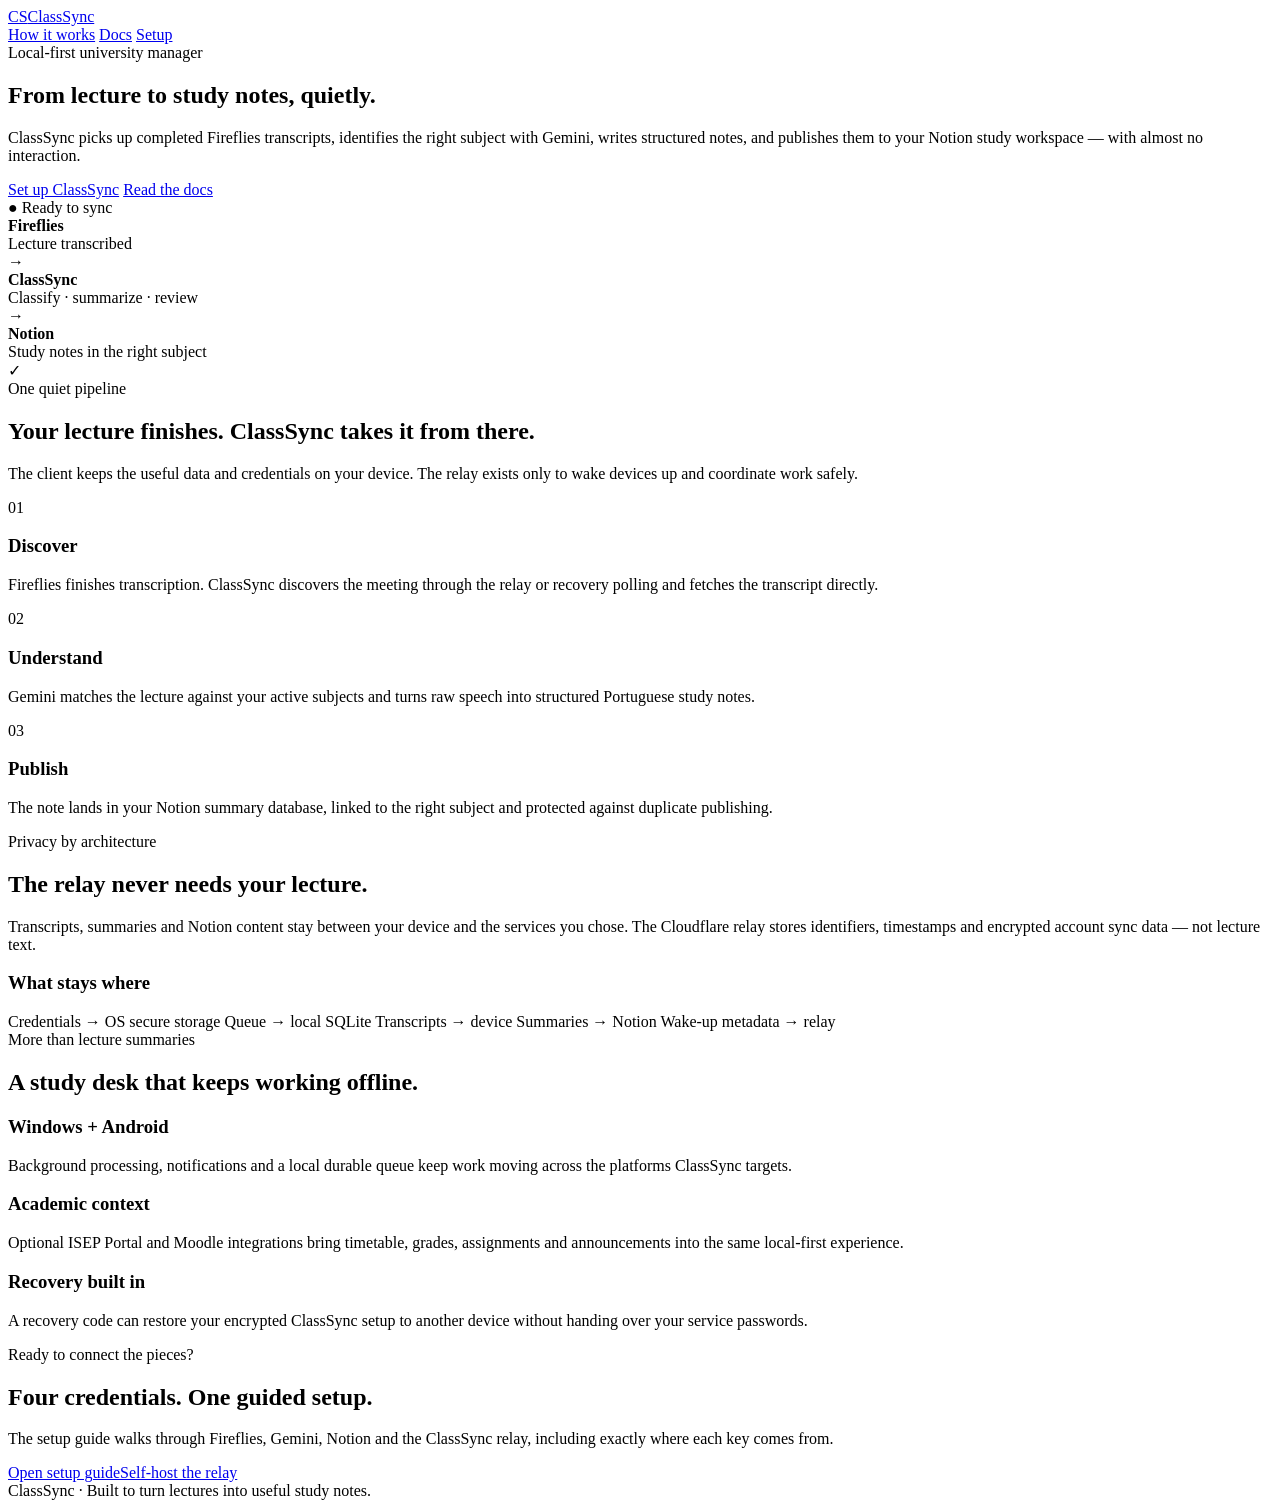
==== index.html @ a41457ab "feat: initialize ClassSync website" ====
<!doctype html>
<html lang="en">
<head>
  <meta charset="utf-8">
  <meta name="viewport" content="width=device-width, initial-scale=1">
  <meta name="description" content="ClassSync turns completed Fireflies lectures into structured study notes in the right Notion subject, with a local-first Flutter client and a minimal Cloudflare relay.">
  <title>ClassSync — From lecture to study notes, quietly.</title>
  <link rel="preconnect" href="https://fonts.googleapis.com">
  <link rel="preconnect" href="https://fonts.gstatic.com" crossorigin>
  <link href="https://fonts.googleapis.com/css2?family=Fraunces:opsz,wght@9..144,700;9..144,800&family=Manrope:wght@400;600;700;800&display=swap" rel="stylesheet">
  <link rel="stylesheet" href="./assets/styles.css">
</head>
<body>
  <header class="site-header">
    <div class="site-shell nav">
      <a class="brand" href="./"><span class="brand-mark">CS</span><span>ClassSync</span></a>
      <nav class="nav-links" aria-label="Primary navigation">
        <a href="#how">How it works</a>
        <a class="keep-mobile" href="./docs/">Docs</a>
        <a class="keep-mobile" href="./docs/setup/">Setup</a>
      </nav>
    </div>
  </header>

  <main>
    <section class="site-shell hero">
      <div>
        <div class="eyebrow">Local-first university manager</div>
        <h1>From lecture to study notes, quietly.</h1>
        <p class="lede">ClassSync picks up completed Fireflies transcripts, identifies the right subject with Gemini, writes structured notes, and publishes them to your Notion study workspace — with almost no interaction.</p>
        <div class="hero-actions">
          <a class="button primary" href="./docs/setup/">Set up ClassSync</a>
          <a class="button secondary" href="./docs/">Read the docs</a>
        </div>
      </div>

      <aside class="app-card" aria-label="ClassSync pipeline preview">
        <span class="status">● Ready to sync</span>
        <div class="pipeline">
          <div class="pipeline-step"><div><strong>Fireflies</strong><br><span>Lecture transcribed</span></div><div class="pipeline-arrow">→</div></div>
          <div class="pipeline-step"><div><strong>ClassSync</strong><br><span>Classify · summarize · review</span></div><div class="pipeline-arrow">→</div></div>
          <div class="pipeline-step"><div><strong>Notion</strong><br><span>Study notes in the right subject</span></div><div class="pipeline-arrow">✓</div></div>
        </div>
      </aside>
    </section>

    <section id="how" class="site-shell section">
      <div class="section-heading">
        <div class="eyebrow">One quiet pipeline</div>
        <h2>Your lecture finishes. ClassSync takes it from there.</h2>
        <p>The client keeps the useful data and credentials on your device. The relay exists only to wake devices up and coordinate work safely.</p>
      </div>
      <div class="grid-3">
        <article class="feature-card"><div class="icon-chip">01</div><h3>Discover</h3><p>Fireflies finishes transcription. ClassSync discovers the meeting through the relay or recovery polling and fetches the transcript directly.</p></article>
        <article class="feature-card"><div class="icon-chip">02</div><h3>Understand</h3><p>Gemini matches the lecture against your active subjects and turns raw speech into structured Portuguese study notes.</p></article>
        <article class="feature-card"><div class="icon-chip">03</div><h3>Publish</h3><p>The note lands in your Notion summary database, linked to the right subject and protected against duplicate publishing.</p></article>
      </div>
    </section>

    <div class="band">
      <section class="site-shell section">
        <div>
          <div class="eyebrow">Privacy by architecture</div>
          <h2>The relay never needs your lecture.</h2>
          <p class="lede">Transcripts, summaries and Notion content stay between your device and the services you chose. The Cloudflare relay stores identifiers, timestamps and encrypted account sync data — not lecture text.</p>
        </div>
        <div class="app-card">
          <h3>What stays where</h3>
          <div class="tag-row">
            <span class="tag">Credentials → OS secure storage</span>
            <span class="tag">Queue → local SQLite</span>
            <span class="tag">Transcripts → device</span>
            <span class="tag">Summaries → Notion</span>
            <span class="tag">Wake-up metadata → relay</span>
          </div>
        </div>
      </section>
    </div>

    <section class="site-shell section">
      <div class="section-heading">
        <div class="eyebrow">More than lecture summaries</div>
        <h2>A study desk that keeps working offline.</h2>
      </div>
      <div class="grid-3">
        <article class="feature-card"><h3>Windows + Android</h3><p>Background processing, notifications and a local durable queue keep work moving across the platforms ClassSync targets.</p></article>
        <article class="feature-card"><h3>Academic context</h3><p>Optional ISEP Portal and Moodle integrations bring timetable, grades, assignments and announcements into the same local-first experience.</p></article>
        <article class="feature-card"><h3>Recovery built in</h3><p>A recovery code can restore your encrypted ClassSync setup to another device without handing over your service passwords.</p></article>
      </div>
    </section>

    <section class="site-shell section">
      <div class="app-card">
        <div class="eyebrow">Ready to connect the pieces?</div>
        <h2>Four credentials. One guided setup.</h2>
        <p class="lede">The setup guide walks through Fireflies, Gemini, Notion and the ClassSync relay, including exactly where each key comes from.</p>
        <div class="hero-actions"><a class="button primary" href="./docs/setup/">Open setup guide</a><a class="button secondary" href="./docs/self-host/">Self-host the relay</a></div>
      </div>
    </section>
  </main>

  <footer class="footer"><div class="site-shell footer-inner"><span>ClassSync · <span data-year></span></span><span>Built to turn lectures into useful study notes.</span></div></footer>
  <script src="./assets/site.js"></script>
</body>
</html>
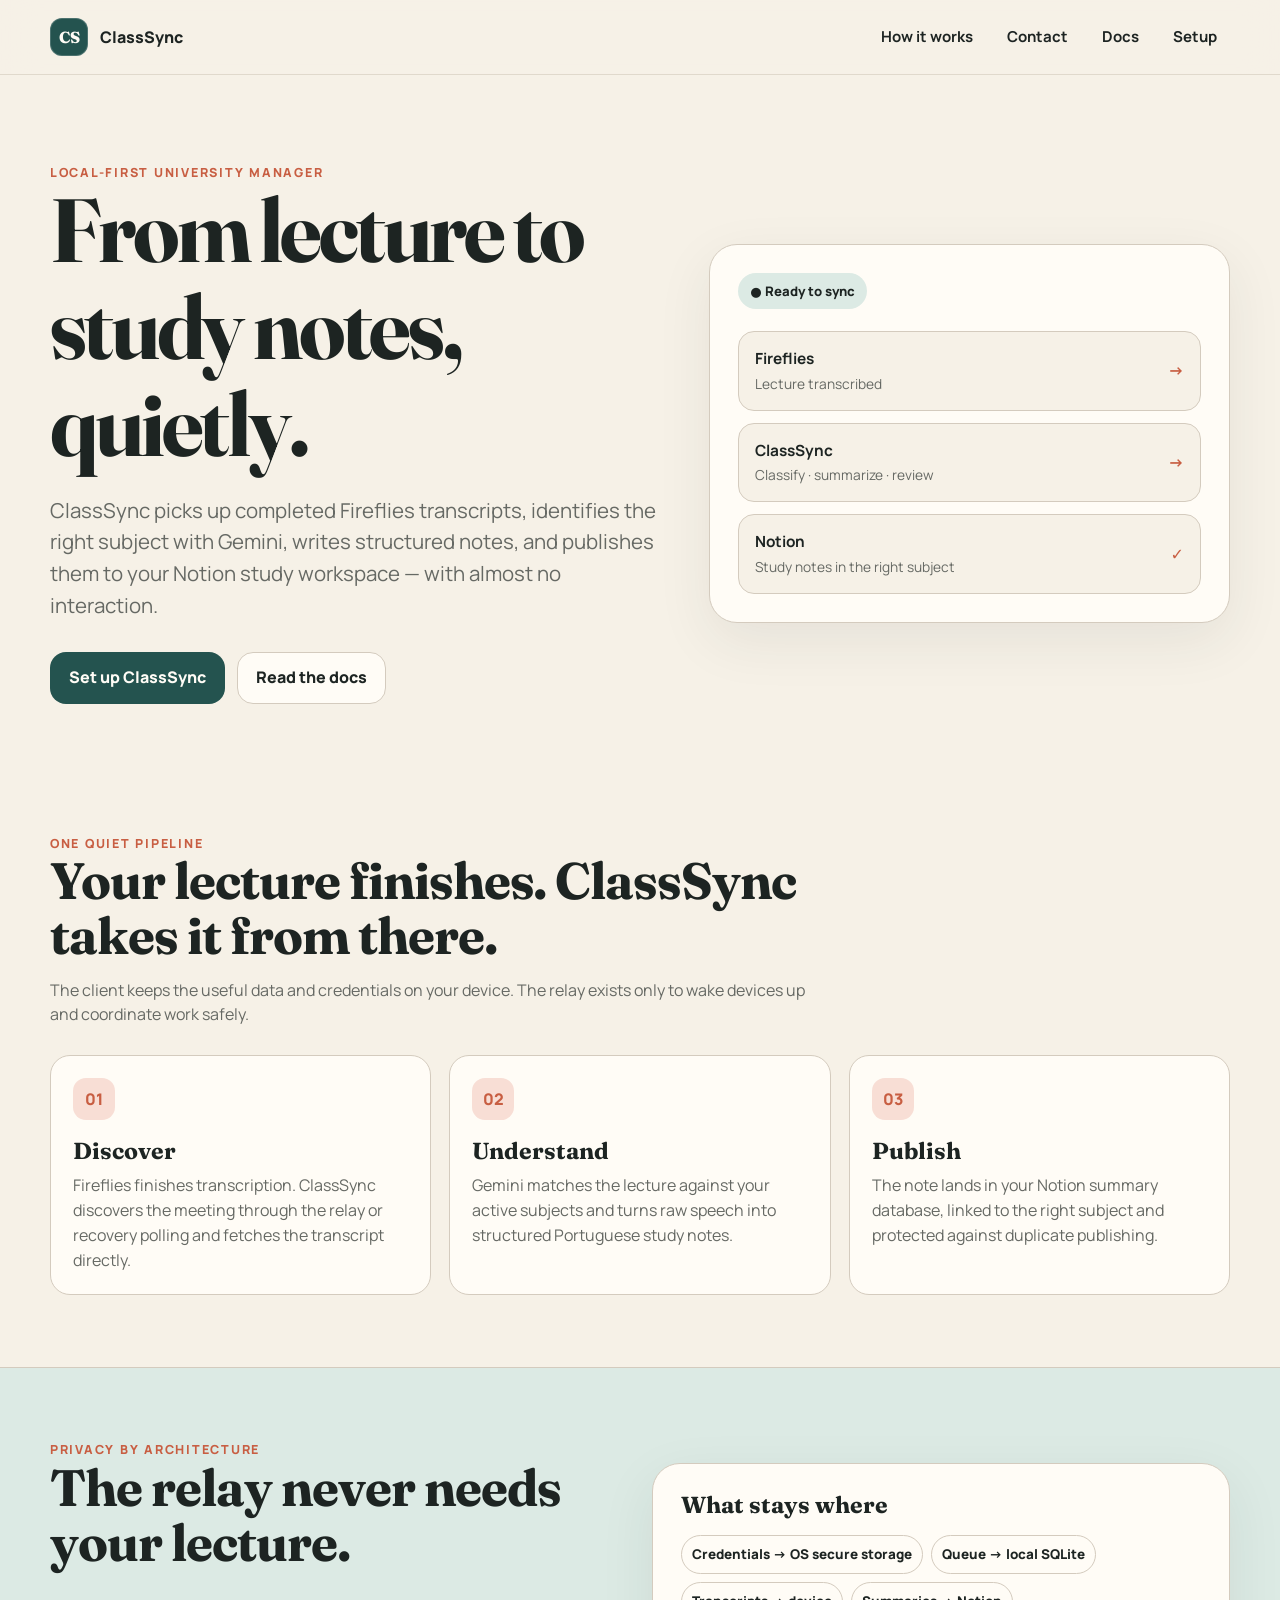
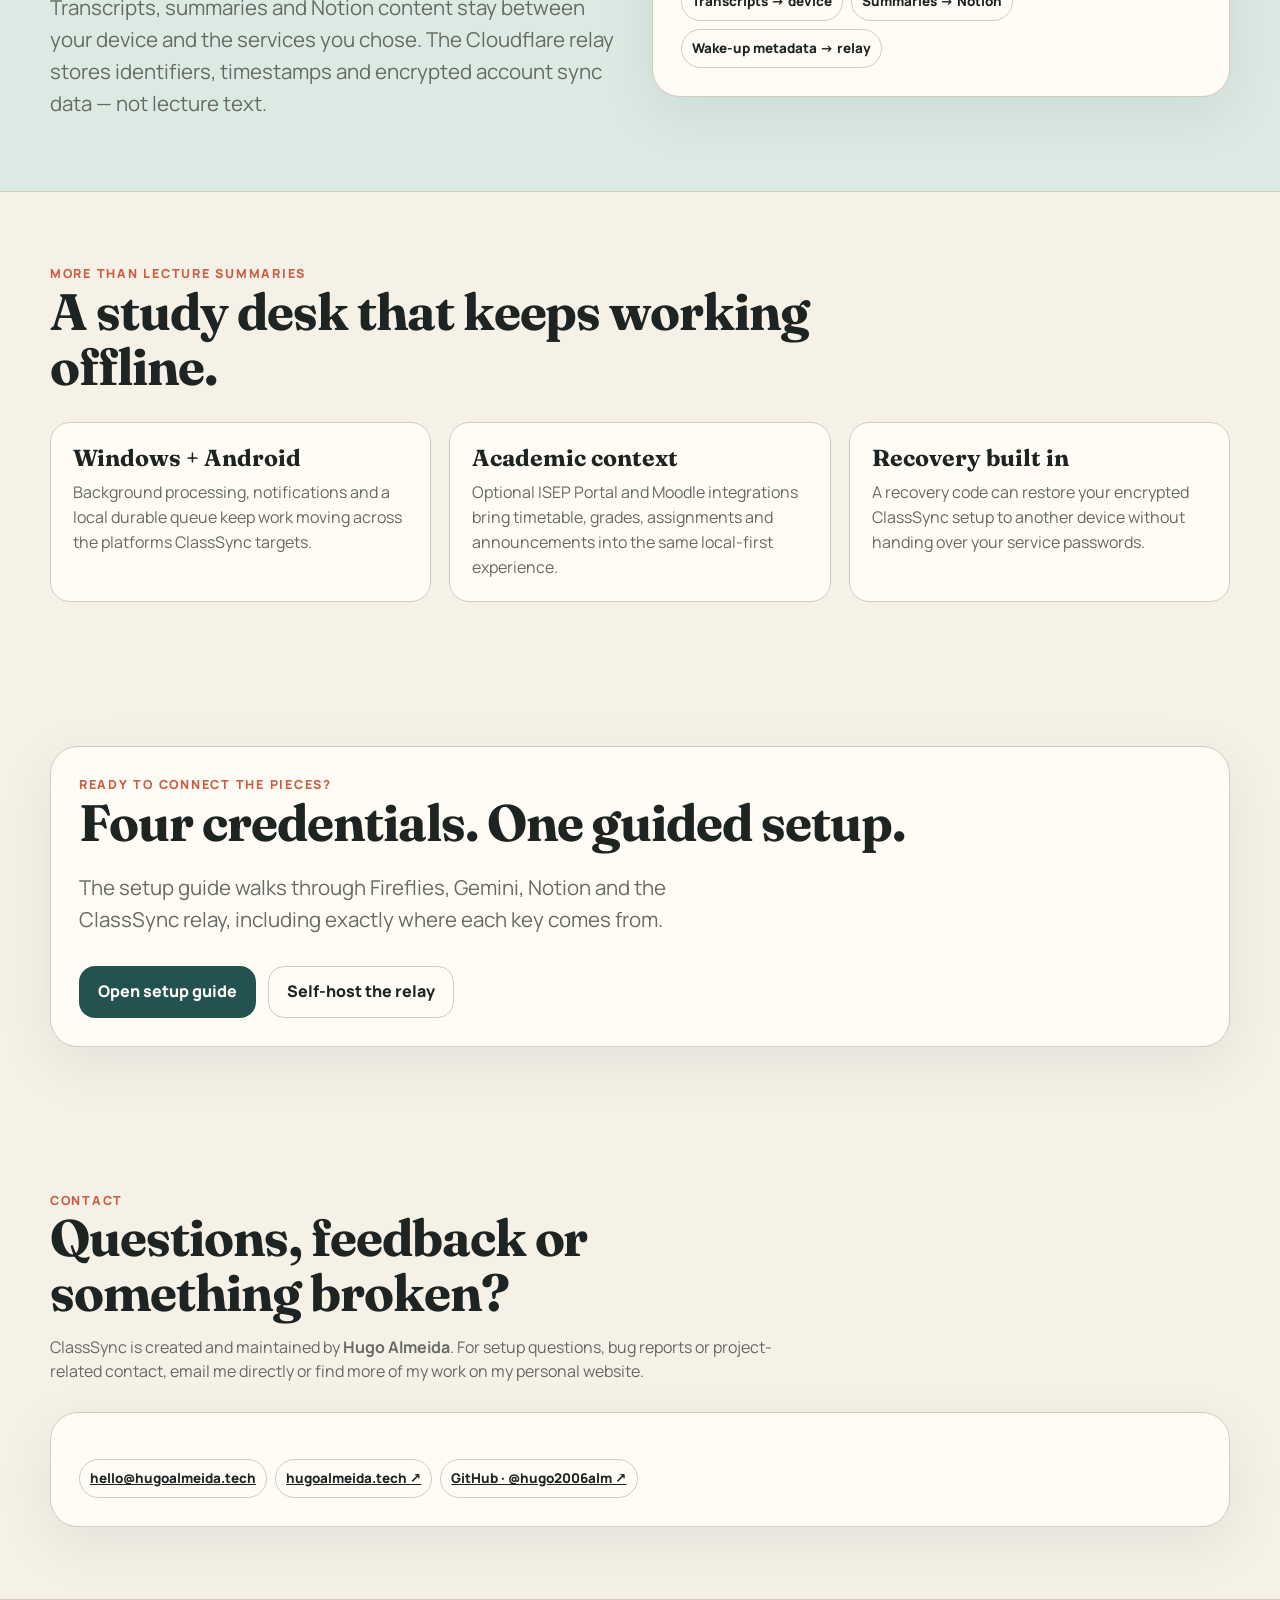
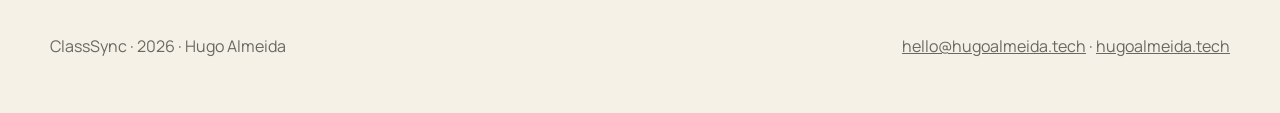
==== commit fdfd82d4: "feat: add maintainer contact information" ====
--- a/index.html
+++ b/index.html
@@ -16,6 +16,7 @@
       <a class="brand" href="./"><span class="brand-mark">CS</span><span>ClassSync</span></a>
       <nav class="nav-links" aria-label="Primary navigation">
         <a href="#how">How it works</a>
+        <a href="#contact">Contact</a>
         <a class="keep-mobile" href="./docs/">Docs</a>
         <a class="keep-mobile" href="./docs/setup/">Setup</a>
       </nav>
@@ -97,9 +98,24 @@
         <div class="hero-actions"><a class="button primary" href="./docs/setup/">Open setup guide</a><a class="button secondary" href="./docs/self-host/">Self-host the relay</a></div>
       </div>
     </section>
+
+    <section id="contact" class="site-shell section">
+      <div class="section-heading">
+        <div class="eyebrow">Contact</div>
+        <h2>Questions, feedback or something broken?</h2>
+        <p>ClassSync is created and maintained by <strong>Hugo Almeida</strong>. For setup questions, bug reports or project-related contact, email me directly or find more of my work on my personal website.</p>
+      </div>
+      <div class="app-card">
+        <div class="tag-row">
+          <a class="tag" href="mailto:hello@hugoalmeida.tech">hello@hugoalmeida.tech</a>
+          <a class="tag" href="https://hugoalmeida.tech" target="_blank" rel="noreferrer">hugoalmeida.tech ↗</a>
+          <a class="tag" href="https://github.com/hugo2006alm" target="_blank" rel="noreferrer">GitHub · @hugo2006alm ↗</a>
+        </div>
+      </div>
+    </section>
   </main>
 
-  <footer class="footer"><div class="site-shell footer-inner"><span>ClassSync · <span data-year></span></span><span>Built to turn lectures into useful study notes.</span></div></footer>
+  <footer class="footer"><div class="site-shell footer-inner"><span>ClassSync · <span data-year></span> · Hugo Almeida</span><span><a href="mailto:hello@hugoalmeida.tech">hello@hugoalmeida.tech</a> · <a href="https://hugoalmeida.tech" target="_blank" rel="noreferrer">hugoalmeida.tech</a></span></div></footer>
   <script src="./assets/site.js"></script>
 </body>
 </html>
--- a/assets/styles.css
+++ b/assets/styles.css
@@ -0,0 +1,173 @@
+:root {
+  color-scheme: light dark;
+  --paper: #f6f1e7;
+  --paper-strong: #fffcf6;
+  --paper-soft: #f0eadd;
+  --ink: #1d2422;
+  --muted: #666964;
+  --teal: #24534f;
+  --teal-soft: #dceae4;
+  --coral: #c85e42;
+  --coral-soft: #f8ded5;
+  --gold: #8b681d;
+  --line: #d4cbbe;
+  --shadow: 0 18px 55px rgba(38, 51, 47, 0.08);
+  --radius-lg: 28px;
+  --radius: 20px;
+  --radius-sm: 14px;
+  --max: 1180px;
+}
+
+@media (prefers-color-scheme: dark) {
+  :root {
+    --paper: #171b1a;
+    --paper-strong: #111514;
+    --paper-soft: #1d2220;
+    --ink: #edf3f0;
+    --muted: #b8c0bc;
+    --teal: #9cd1c9;
+    --teal-soft: #183f3b;
+    --coral: #ffb4a0;
+    --coral-soft: #733422;
+    --gold: #e9c36d;
+    --line: #3e4844;
+    --shadow: 0 18px 55px rgba(0, 0, 0, 0.24);
+  }
+}
+
+* { box-sizing: border-box; }
+html { scroll-behavior: smooth; }
+body {
+  margin: 0;
+  background: var(--paper);
+  color: var(--ink);
+  font-family: "Manrope", system-ui, -apple-system, BlinkMacSystemFont, "Segoe UI", sans-serif;
+  line-height: 1.55;
+}
+
+a { color: inherit; }
+img { max-width: 100%; display: block; }
+code, pre { font-family: "SFMono-Regular", Consolas, "Liberation Mono", monospace; }
+
+.site-shell { width: min(calc(100% - 32px), var(--max)); margin: 0 auto; }
+.site-header {
+  position: sticky;
+  top: 0;
+  z-index: 20;
+  backdrop-filter: blur(18px);
+  background: color-mix(in srgb, var(--paper) 87%, transparent);
+  border-bottom: 1px solid color-mix(in srgb, var(--line) 65%, transparent);
+}
+.nav { min-height: 74px; display: flex; align-items: center; justify-content: space-between; gap: 24px; }
+.brand { display: inline-flex; align-items: center; gap: 12px; text-decoration: none; font-weight: 800; }
+.brand-mark {
+  width: 38px;
+  height: 38px;
+  border-radius: 12px;
+  display: grid;
+  place-items: center;
+  background: var(--teal);
+  color: var(--paper-strong);
+  font-family: "Fraunces", Georgia, serif;
+  font-weight: 800;
+  box-shadow: inset 0 0 0 1px color-mix(in srgb, white 18%, transparent);
+}
+.nav-links { display: flex; align-items: center; gap: 8px; flex-wrap: wrap; }
+.nav-links a { text-decoration: none; padding: 10px 13px; border-radius: 12px; font-weight: 700; font-size: .94rem; }
+.nav-links a:hover, .nav-links a[aria-current="page"] { background: var(--paper-soft); }
+
+.hero { padding: 88px 0 58px; display: grid; grid-template-columns: 1.08fr .92fr; gap: 48px; align-items: center; }
+.eyebrow { color: var(--coral); text-transform: uppercase; letter-spacing: .14em; font-size: .78rem; font-weight: 800; }
+h1, h2, h3 { font-family: "Fraunces", Georgia, serif; margin: 0; line-height: 1.08; }
+h1 { font-size: clamp(3rem, 7vw, 5.9rem); letter-spacing: -.035em; }
+h2 { font-size: clamp(2rem, 4vw, 3.5rem); letter-spacing: -.02em; }
+h3 { font-size: 1.45rem; }
+.lede { margin: 22px 0 0; font-size: clamp(1.08rem, 2vw, 1.28rem); color: var(--muted); max-width: 690px; }
+.hero-actions { display: flex; gap: 12px; flex-wrap: wrap; margin-top: 30px; }
+.button { display: inline-flex; align-items: center; justify-content: center; min-height: 52px; padding: 0 18px; border-radius: 16px; font-weight: 800; text-decoration: none; border: 1px solid transparent; }
+.button.primary { background: var(--teal); color: var(--paper-strong); }
+.button.secondary { background: var(--paper-strong); border-color: var(--line); }
+.button:hover { transform: translateY(-1px); }
+
+.app-card {
+  background: var(--paper-strong);
+  border: 1px solid var(--line);
+  border-radius: var(--radius-lg);
+  padding: 28px;
+  box-shadow: var(--shadow);
+}
+.app-card .status { display: inline-flex; gap: 8px; align-items: center; background: var(--teal-soft); color: var(--ink); border-radius: 999px; padding: 8px 12px; font-weight: 800; font-size: .82rem; }
+.pipeline { display: grid; gap: 12px; margin-top: 22px; }
+.pipeline-step { border: 1px solid var(--line); border-radius: 16px; padding: 14px 16px; background: var(--paper); display: flex; align-items: center; justify-content: space-between; gap: 14px; }
+.pipeline-step strong { font-size: .96rem; }
+.pipeline-step span { color: var(--muted); font-size: .86rem; }
+.pipeline-arrow { color: var(--coral); font-weight: 900; }
+
+.section { padding: 72px 0; }
+.section-heading { max-width: 760px; margin-bottom: 28px; }
+.section-heading p { margin: 14px 0 0; color: var(--muted); }
+.grid-3 { display: grid; grid-template-columns: repeat(3, 1fr); gap: 18px; }
+.grid-2 { display: grid; grid-template-columns: repeat(2, 1fr); gap: 18px; }
+.feature-card, .doc-card, .callout, .step-card {
+  background: var(--paper-strong);
+  border: 1px solid var(--line);
+  border-radius: var(--radius);
+  padding: 22px;
+}
+.feature-card p, .doc-card p, .step-card p { color: var(--muted); margin: 10px 0 0; }
+.icon-chip { width: 42px; height: 42px; border-radius: 13px; background: var(--coral-soft); display: grid; place-items: center; margin-bottom: 18px; font-weight: 900; color: var(--coral); }
+
+.band { background: var(--teal-soft); border-block: 1px solid var(--line); }
+.band .section { display: grid; grid-template-columns: 1fr 1fr; gap: 24px; align-items: center; }
+.tag-row { display: flex; gap: 8px; flex-wrap: wrap; margin-top: 18px; }
+.tag { border: 1px solid var(--line); background: var(--paper-strong); padding: 8px 10px; border-radius: 999px; font-size: .84rem; font-weight: 800; }
+
+.docs-layout { display: grid; grid-template-columns: 250px minmax(0, 1fr); gap: 38px; padding: 46px 0 80px; }
+.docs-nav { position: sticky; top: 100px; align-self: start; display: grid; gap: 6px; }
+.docs-nav a { text-decoration: none; border-radius: 12px; padding: 10px 12px; font-weight: 700; color: var(--muted); }
+.docs-nav a:hover, .docs-nav a[aria-current="page"] { background: var(--paper-soft); color: var(--ink); }
+.docs-content { min-width: 0; }
+.docs-content h1 { font-size: clamp(2.5rem, 6vw, 4.8rem); }
+.docs-content h2 { margin-top: 52px; font-size: clamp(1.8rem, 4vw, 2.7rem); }
+.docs-content h3 { margin-top: 30px; }
+.docs-content p, .docs-content li { color: var(--muted); }
+.docs-content strong { color: var(--ink); }
+.docs-content a { color: var(--teal); font-weight: 700; }
+.docs-content ol, .docs-content ul { padding-left: 1.3rem; }
+.docs-content li + li { margin-top: 8px; }
+
+.callout { margin: 20px 0; background: var(--teal-soft); }
+.callout.warning { background: var(--coral-soft); }
+.callout strong { display: block; margin-bottom: 5px; }
+.credential-grid { display: grid; gap: 16px; margin-top: 24px; }
+.step-card { display: grid; grid-template-columns: 48px minmax(0, 1fr); gap: 16px; }
+.step-number { width: 42px; height: 42px; display: grid; place-items: center; border-radius: 14px; background: var(--teal); color: var(--paper-strong); font-weight: 900; }
+.step-card h3 { margin-top: 2px; }
+.step-card .actions { margin-top: 14px; display: flex; gap: 10px; flex-wrap: wrap; }
+.text-link { display: inline-flex; padding: 9px 12px; border-radius: 12px; background: var(--paper); border: 1px solid var(--line); text-decoration: none; font-weight: 800; font-size: .9rem; }
+
+.screenshot-slot { margin: 18px 0 4px; min-height: 220px; border: 1.5px dashed var(--line); border-radius: 18px; background: var(--paper); display: grid; place-items: center; padding: 28px; text-align: center; color: var(--muted); }
+.screenshot-slot strong { color: var(--ink); display: block; }
+
+pre { overflow-x: auto; padding: 18px; border: 1px solid var(--line); border-radius: 16px; background: var(--paper-strong); color: var(--ink); }
+code:not(pre code) { background: var(--paper-soft); border-radius: 7px; padding: 2px 6px; color: var(--ink); }
+
+.footer { border-top: 1px solid var(--line); padding: 34px 0 54px; color: var(--muted); }
+.footer-inner { display: flex; justify-content: space-between; gap: 20px; flex-wrap: wrap; }
+.footer a { color: inherit; }
+
+@media (max-width: 860px) {
+  .hero, .band .section, .grid-3, .grid-2, .docs-layout { grid-template-columns: 1fr; }
+  .hero { padding-top: 58px; }
+  .docs-nav { position: static; display: flex; overflow-x: auto; padding-bottom: 8px; }
+  .nav-links a:not(.keep-mobile) { display: none; }
+}
+
+@media (max-width: 560px) {
+  .site-shell { width: min(calc(100% - 22px), var(--max)); }
+  .hero { padding: 42px 0 34px; gap: 26px; }
+  h1 { font-size: clamp(2.65rem, 15vw, 4.2rem); }
+  .app-card { padding: 18px; }
+  .section { padding: 52px 0; }
+  .step-card { grid-template-columns: 1fr; }
+}
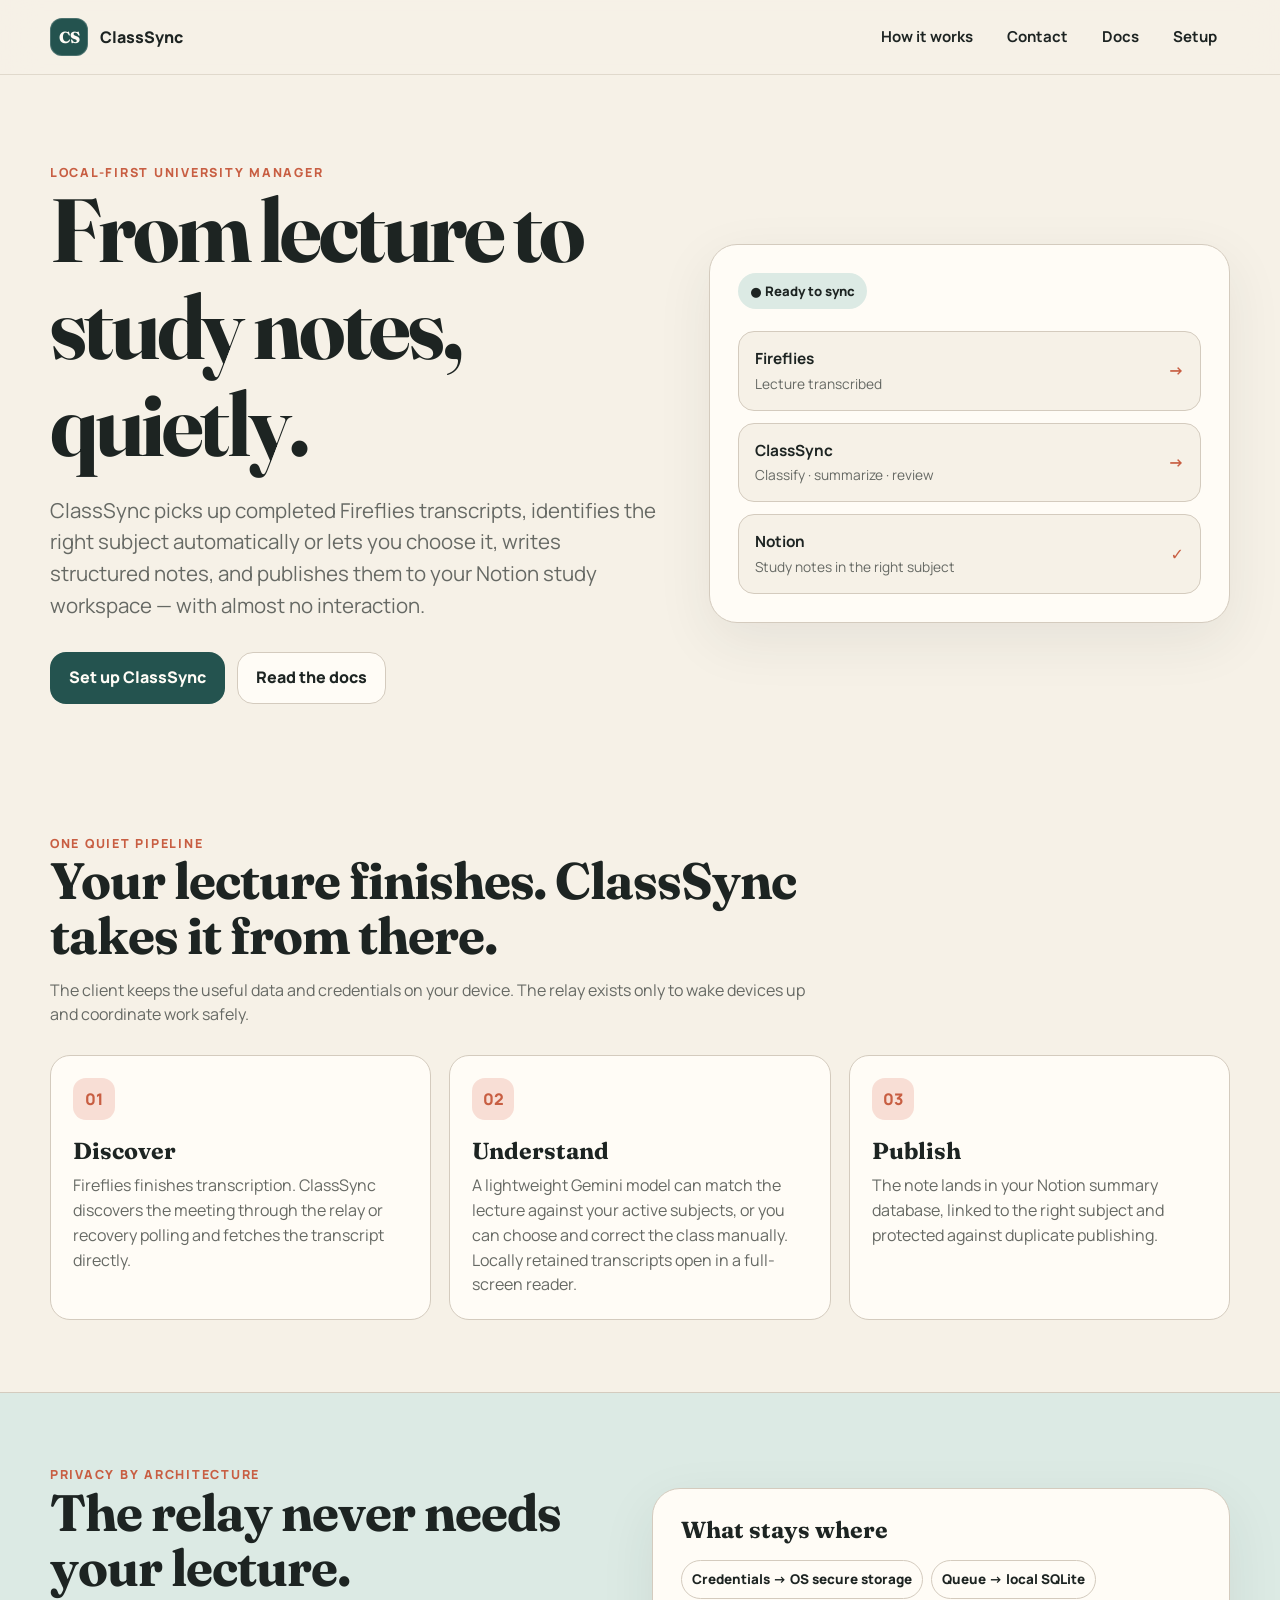
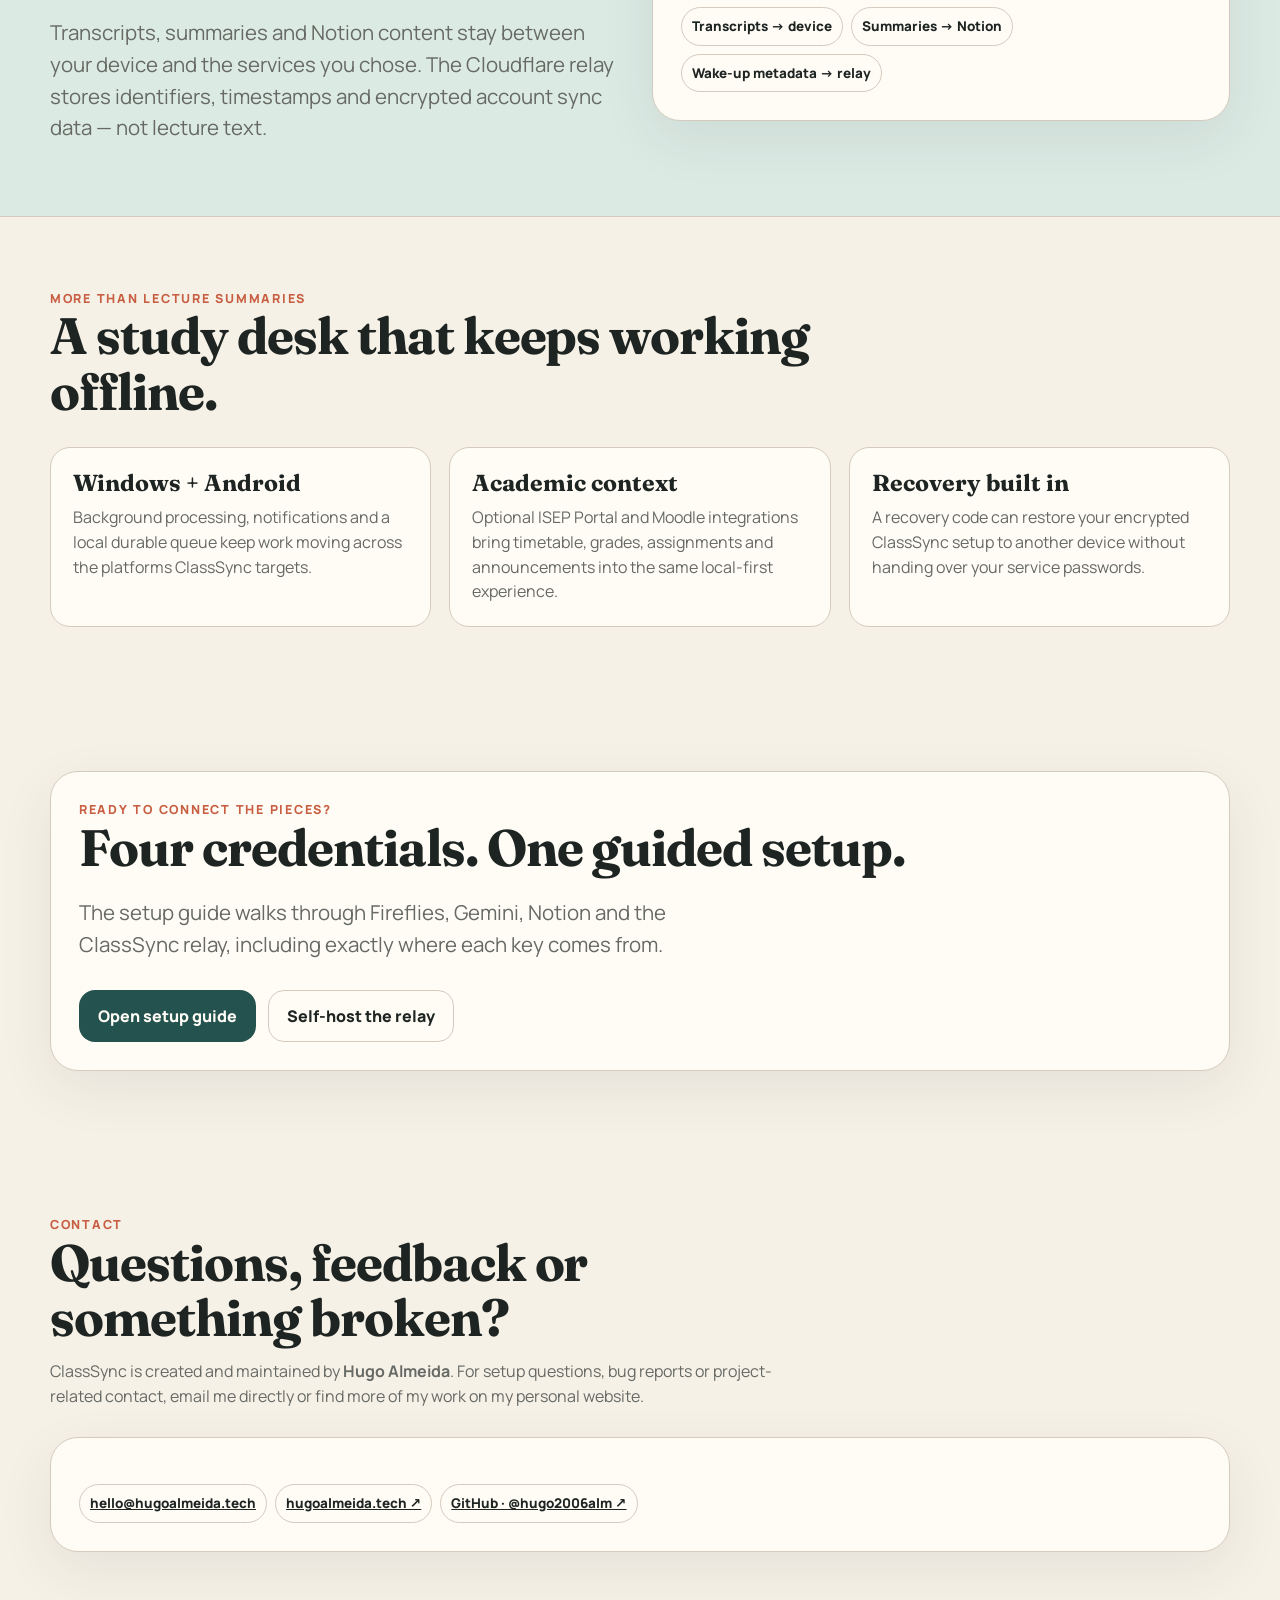
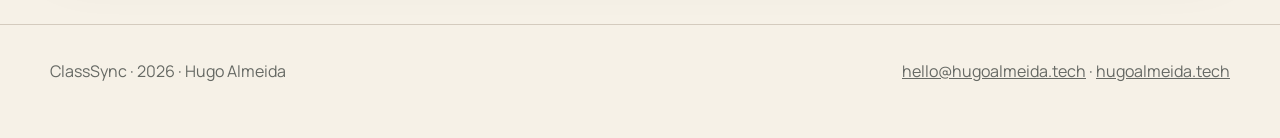
==== commit b5567f79: "docs: explain class review and model controls [skip ci]" ====
--- a/index.html
+++ b/index.html
@@ -28,7 +28,7 @@
       <div>
         <div class="eyebrow">Local-first university manager</div>
         <h1>From lecture to study notes, quietly.</h1>
-        <p class="lede">ClassSync picks up completed Fireflies transcripts, identifies the right subject with Gemini, writes structured notes, and publishes them to your Notion study workspace — with almost no interaction.</p>
+        <p class="lede">ClassSync picks up completed Fireflies transcripts, identifies the right subject automatically or lets you choose it, writes structured notes, and publishes them to your Notion study workspace — with almost no interaction.</p>
         <div class="hero-actions">
           <a class="button primary" href="./docs/setup/">Set up ClassSync</a>
           <a class="button secondary" href="./docs/">Read the docs</a>
@@ -53,7 +53,7 @@
       </div>
       <div class="grid-3">
         <article class="feature-card"><div class="icon-chip">01</div><h3>Discover</h3><p>Fireflies finishes transcription. ClassSync discovers the meeting through the relay or recovery polling and fetches the transcript directly.</p></article>
-        <article class="feature-card"><div class="icon-chip">02</div><h3>Understand</h3><p>Gemini matches the lecture against your active subjects and turns raw speech into structured Portuguese study notes.</p></article>
+        <article class="feature-card"><div class="icon-chip">02</div><h3>Understand</h3><p>A lightweight Gemini model can match the lecture against your active subjects, or you can choose and correct the class manually. Locally retained transcripts open in a full-screen reader.</p></article>
         <article class="feature-card"><div class="icon-chip">03</div><h3>Publish</h3><p>The note lands in your Notion summary database, linked to the right subject and protected against duplicate publishing.</p></article>
       </div>
     </section>
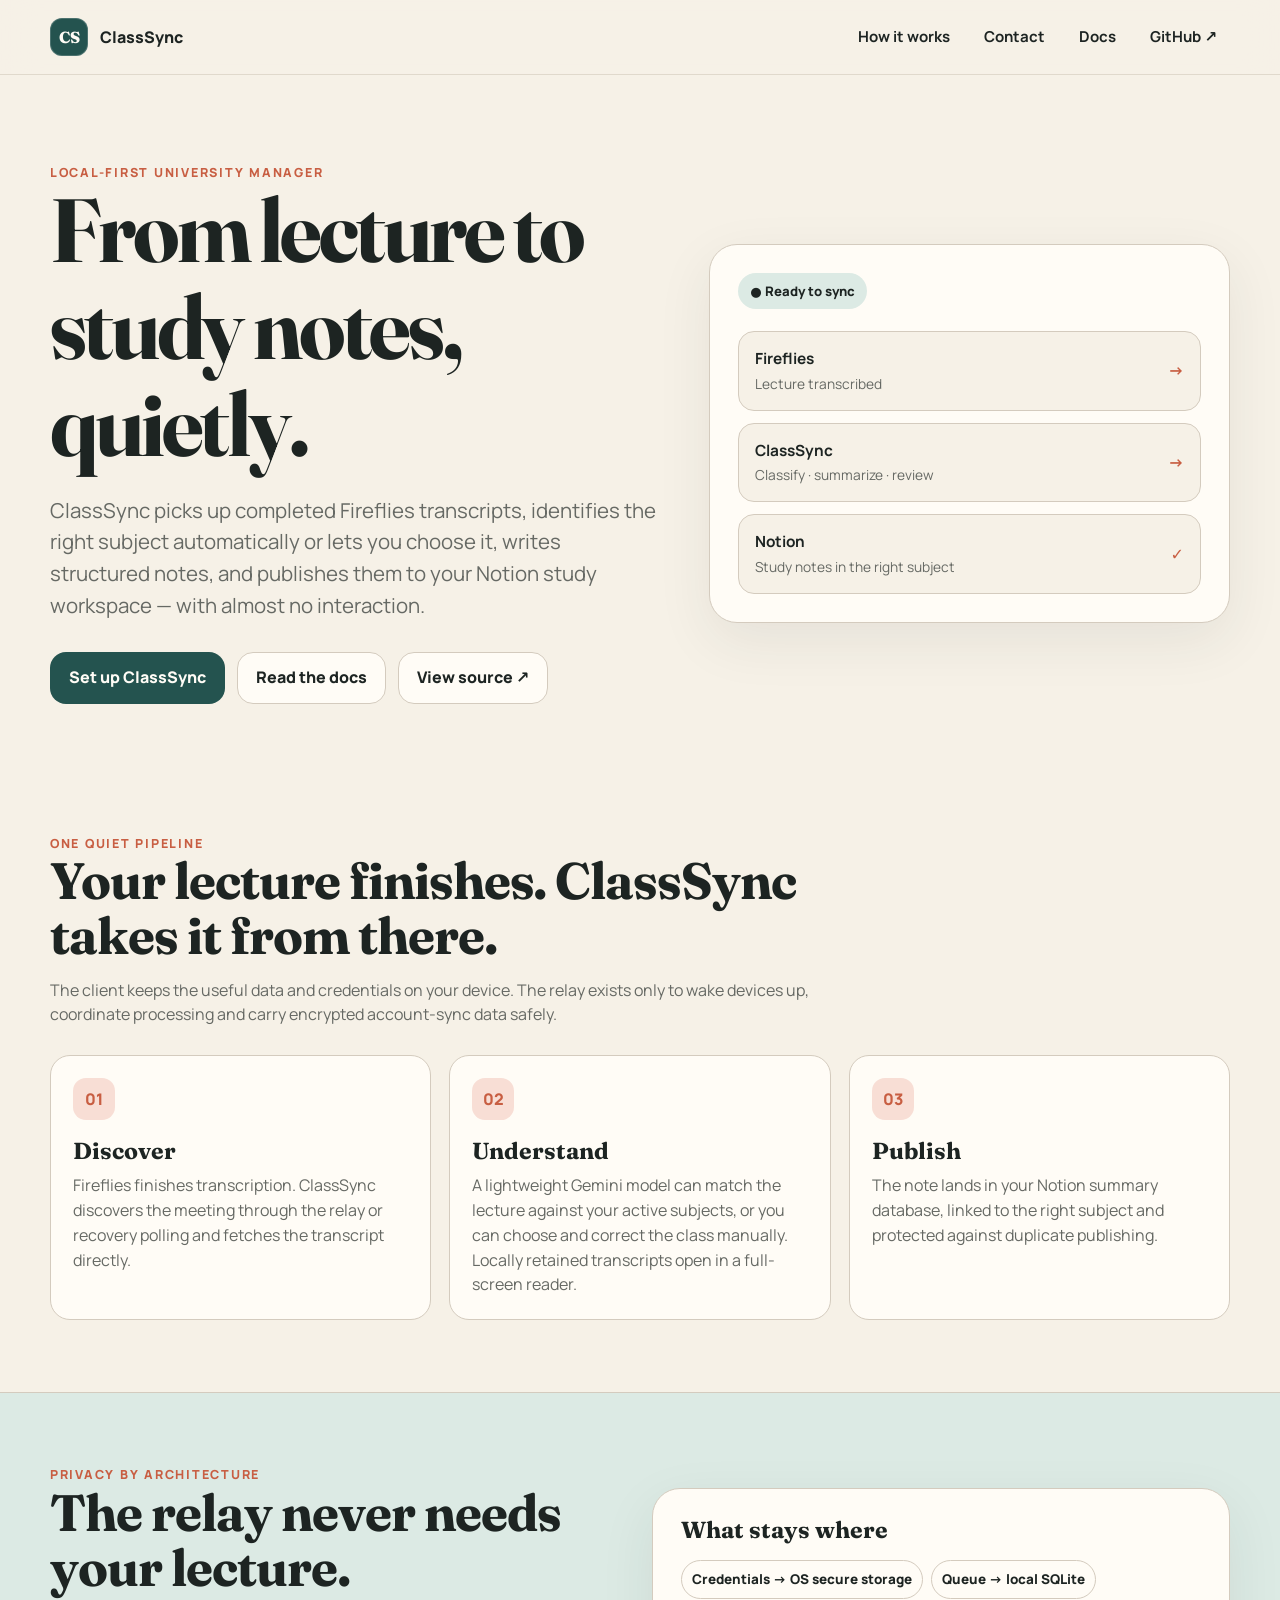
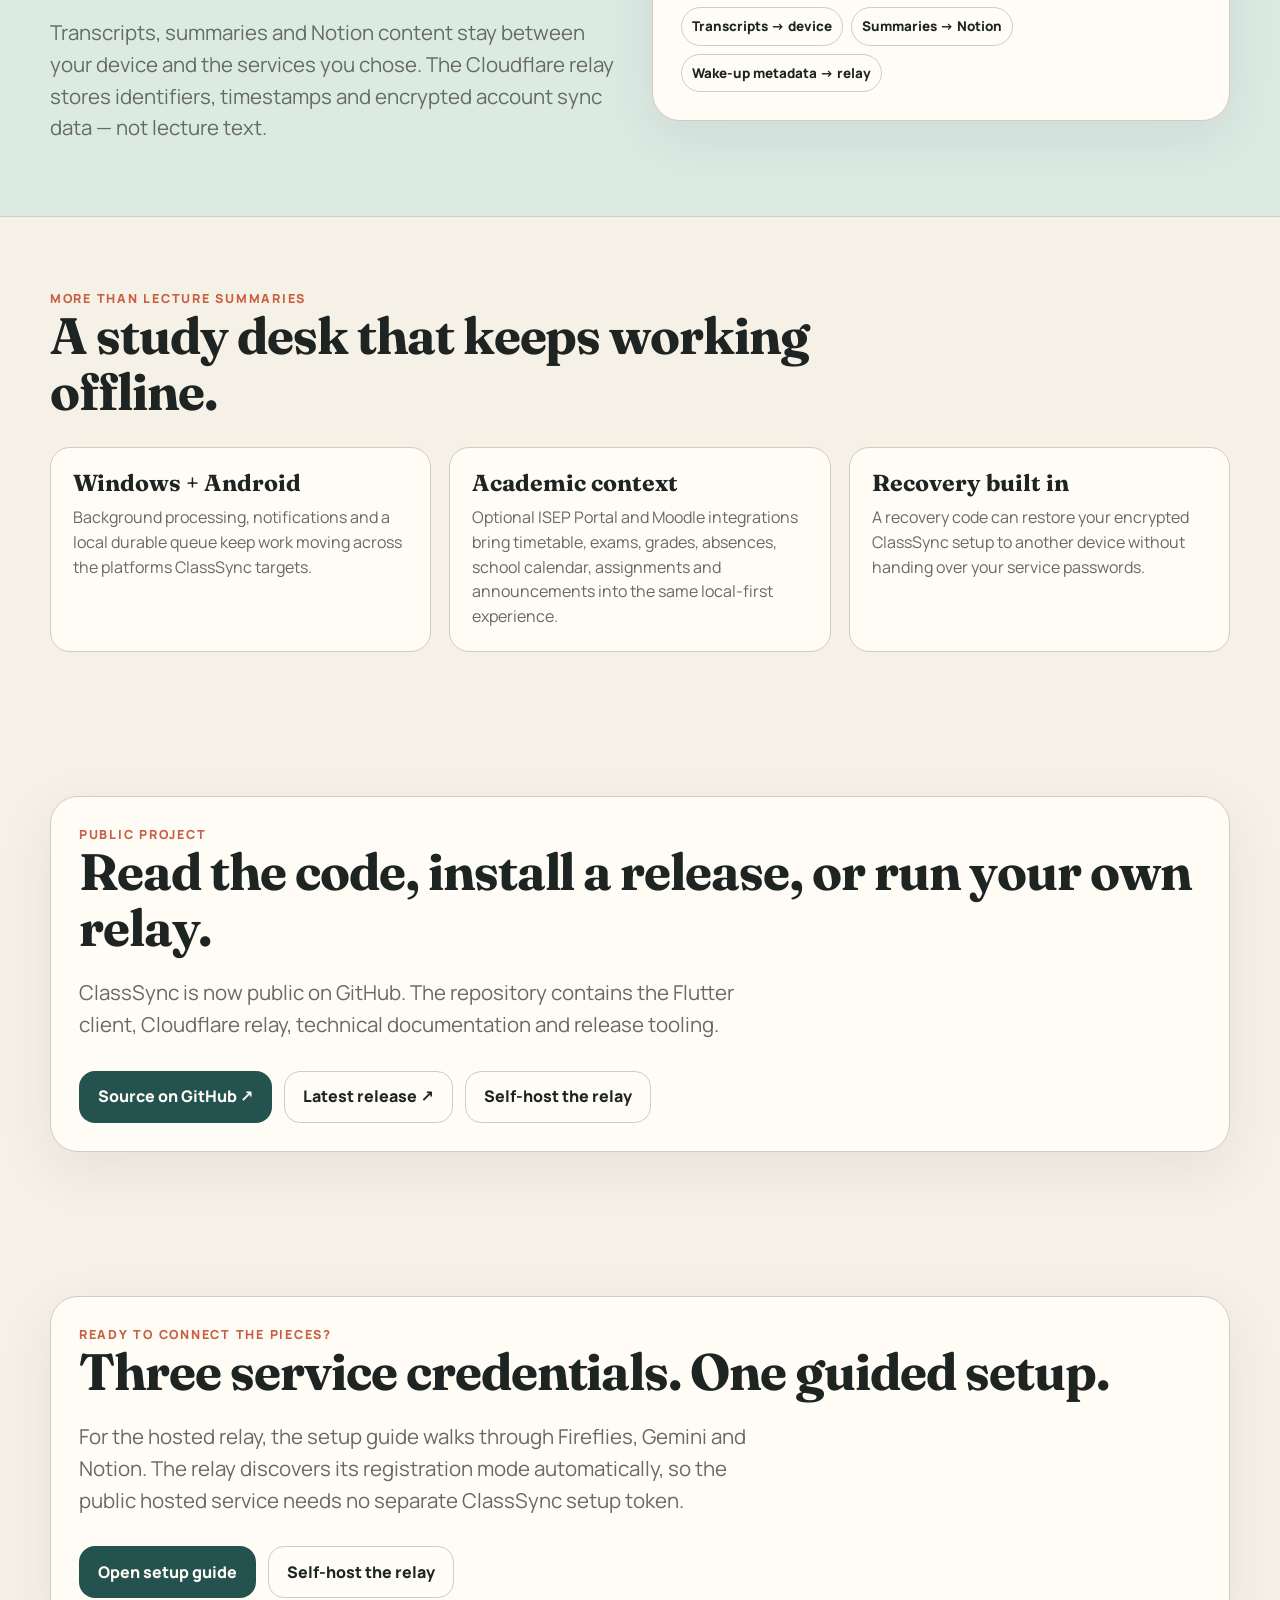
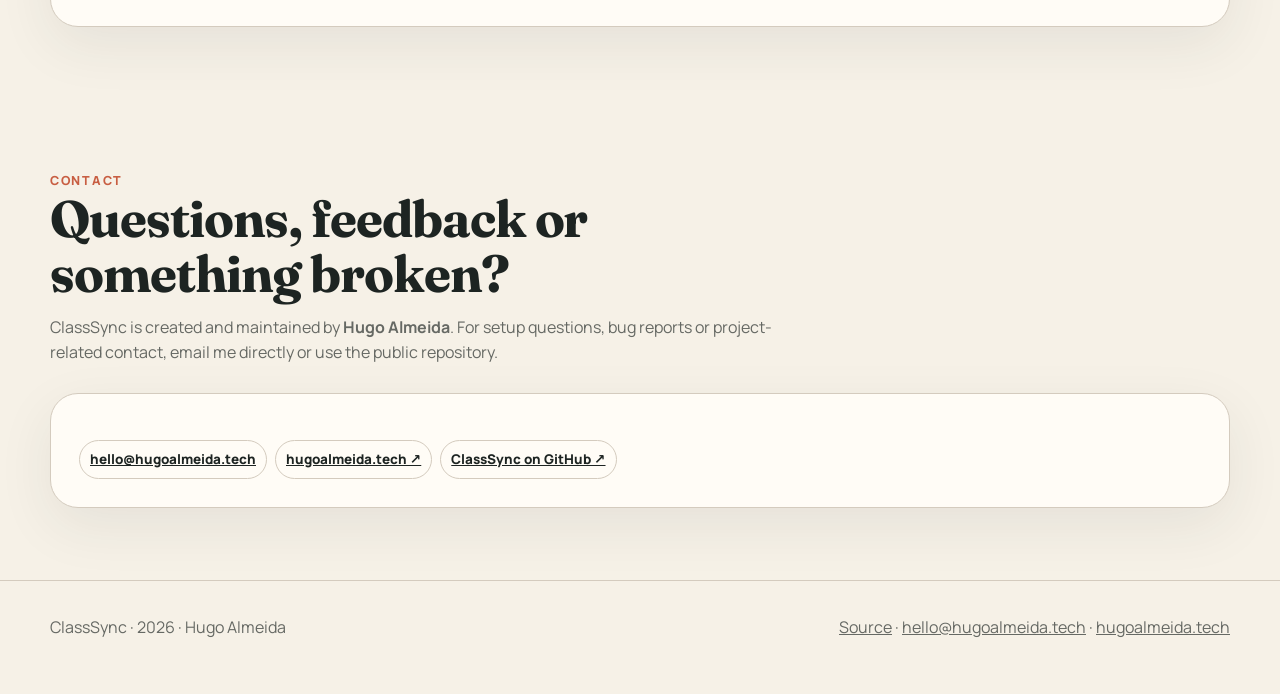
==== commit 586f35bb: "docs: expose public source and current capabilities" ====
--- a/index.html
+++ b/index.html
@@ -3,7 +3,7 @@
 <head>
   <meta charset="utf-8">
   <meta name="viewport" content="width=device-width, initial-scale=1">
-  <meta name="description" content="ClassSync turns completed Fireflies lectures into structured study notes in the right Notion subject, with a local-first Flutter client and a minimal Cloudflare relay.">
+  <meta name="description" content="ClassSync is a local-first Flutter university manager and lecture pipeline for Windows and Android, with public source code, Fireflies, Gemini, Notion, ISEP Portal and Moodle integrations.">
   <title>ClassSync — From lecture to study notes, quietly.</title>
   <link rel="preconnect" href="https://fonts.googleapis.com">
   <link rel="preconnect" href="https://fonts.gstatic.com" crossorigin>
@@ -18,7 +18,7 @@
         <a href="#how">How it works</a>
         <a href="#contact">Contact</a>
         <a class="keep-mobile" href="./docs/">Docs</a>
-        <a class="keep-mobile" href="./docs/setup/">Setup</a>
+        <a class="keep-mobile" href="https://github.com/hugo2006alm/classsync" target="_blank" rel="noreferrer">GitHub ↗</a>
       </nav>
     </div>
   </header>
@@ -32,6 +32,7 @@
         <div class="hero-actions">
           <a class="button primary" href="./docs/setup/">Set up ClassSync</a>
           <a class="button secondary" href="./docs/">Read the docs</a>
+          <a class="button secondary" href="https://github.com/hugo2006alm/classsync" target="_blank" rel="noreferrer">View source ↗</a>
         </div>
       </div>
 
@@ -49,7 +50,7 @@
       <div class="section-heading">
         <div class="eyebrow">One quiet pipeline</div>
         <h2>Your lecture finishes. ClassSync takes it from there.</h2>
-        <p>The client keeps the useful data and credentials on your device. The relay exists only to wake devices up and coordinate work safely.</p>
+        <p>The client keeps the useful data and credentials on your device. The relay exists only to wake devices up, coordinate processing and carry encrypted account-sync data safely.</p>
       </div>
       <div class="grid-3">
         <article class="feature-card"><div class="icon-chip">01</div><h3>Discover</h3><p>Fireflies finishes transcription. ClassSync discovers the meeting through the relay or recovery polling and fetches the transcript directly.</p></article>
@@ -85,16 +86,29 @@
       </div>
       <div class="grid-3">
         <article class="feature-card"><h3>Windows + Android</h3><p>Background processing, notifications and a local durable queue keep work moving across the platforms ClassSync targets.</p></article>
-        <article class="feature-card"><h3>Academic context</h3><p>Optional ISEP Portal and Moodle integrations bring timetable, grades, assignments and announcements into the same local-first experience.</p></article>
+        <article class="feature-card"><h3>Academic context</h3><p>Optional ISEP Portal and Moodle integrations bring timetable, exams, grades, absences, school calendar, assignments and announcements into the same local-first experience.</p></article>
         <article class="feature-card"><h3>Recovery built in</h3><p>A recovery code can restore your encrypted ClassSync setup to another device without handing over your service passwords.</p></article>
       </div>
     </section>
 
     <section class="site-shell section">
       <div class="app-card">
+        <div class="eyebrow">Public project</div>
+        <h2>Read the code, install a release, or run your own relay.</h2>
+        <p class="lede">ClassSync is now public on GitHub. The repository contains the Flutter client, Cloudflare relay, technical documentation and release tooling.</p>
+        <div class="hero-actions">
+          <a class="button primary" href="https://github.com/hugo2006alm/classsync" target="_blank" rel="noreferrer">Source on GitHub ↗</a>
+          <a class="button secondary" href="https://github.com/hugo2006alm/classsync/releases/latest" target="_blank" rel="noreferrer">Latest release ↗</a>
+          <a class="button secondary" href="./docs/self-host/">Self-host the relay</a>
+        </div>
+      </div>
+    </section>
+
+    <section class="site-shell section">
+      <div class="app-card">
         <div class="eyebrow">Ready to connect the pieces?</div>
-        <h2>Four credentials. One guided setup.</h2>
-        <p class="lede">The setup guide walks through Fireflies, Gemini, Notion and the ClassSync relay, including exactly where each key comes from.</p>
+        <h2>Three service credentials. One guided setup.</h2>
+        <p class="lede">For the hosted relay, the setup guide walks through Fireflies, Gemini and Notion. The relay discovers its registration mode automatically, so the public hosted service needs no separate ClassSync setup token.</p>
         <div class="hero-actions"><a class="button primary" href="./docs/setup/">Open setup guide</a><a class="button secondary" href="./docs/self-host/">Self-host the relay</a></div>
       </div>
     </section>
@@ -103,19 +117,19 @@
       <div class="section-heading">
         <div class="eyebrow">Contact</div>
         <h2>Questions, feedback or something broken?</h2>
-        <p>ClassSync is created and maintained by <strong>Hugo Almeida</strong>. For setup questions, bug reports or project-related contact, email me directly or find more of my work on my personal website.</p>
+        <p>ClassSync is created and maintained by <strong>Hugo Almeida</strong>. For setup questions, bug reports or project-related contact, email me directly or use the public repository.</p>
       </div>
       <div class="app-card">
         <div class="tag-row">
           <a class="tag" href="mailto:hello@hugoalmeida.tech">hello@hugoalmeida.tech</a>
           <a class="tag" href="https://hugoalmeida.tech" target="_blank" rel="noreferrer">hugoalmeida.tech ↗</a>
-          <a class="tag" href="https://github.com/hugo2006alm" target="_blank" rel="noreferrer">GitHub · @hugo2006alm ↗</a>
+          <a class="tag" href="https://github.com/hugo2006alm/classsync" target="_blank" rel="noreferrer">ClassSync on GitHub ↗</a>
         </div>
       </div>
     </section>
   </main>
 
-  <footer class="footer"><div class="site-shell footer-inner"><span>ClassSync · <span data-year></span> · Hugo Almeida</span><span><a href="mailto:hello@hugoalmeida.tech">hello@hugoalmeida.tech</a> · <a href="https://hugoalmeida.tech" target="_blank" rel="noreferrer">hugoalmeida.tech</a></span></div></footer>
+  <footer class="footer"><div class="site-shell footer-inner"><span>ClassSync · <span data-year></span> · Hugo Almeida</span><span><a href="https://github.com/hugo2006alm/classsync" target="_blank" rel="noreferrer">Source</a> · <a href="mailto:hello@hugoalmeida.tech">hello@hugoalmeida.tech</a> · <a href="https://hugoalmeida.tech" target="_blank" rel="noreferrer">hugoalmeida.tech</a></span></div></footer>
   <script src="./assets/site.js"></script>
 </body>
 </html>
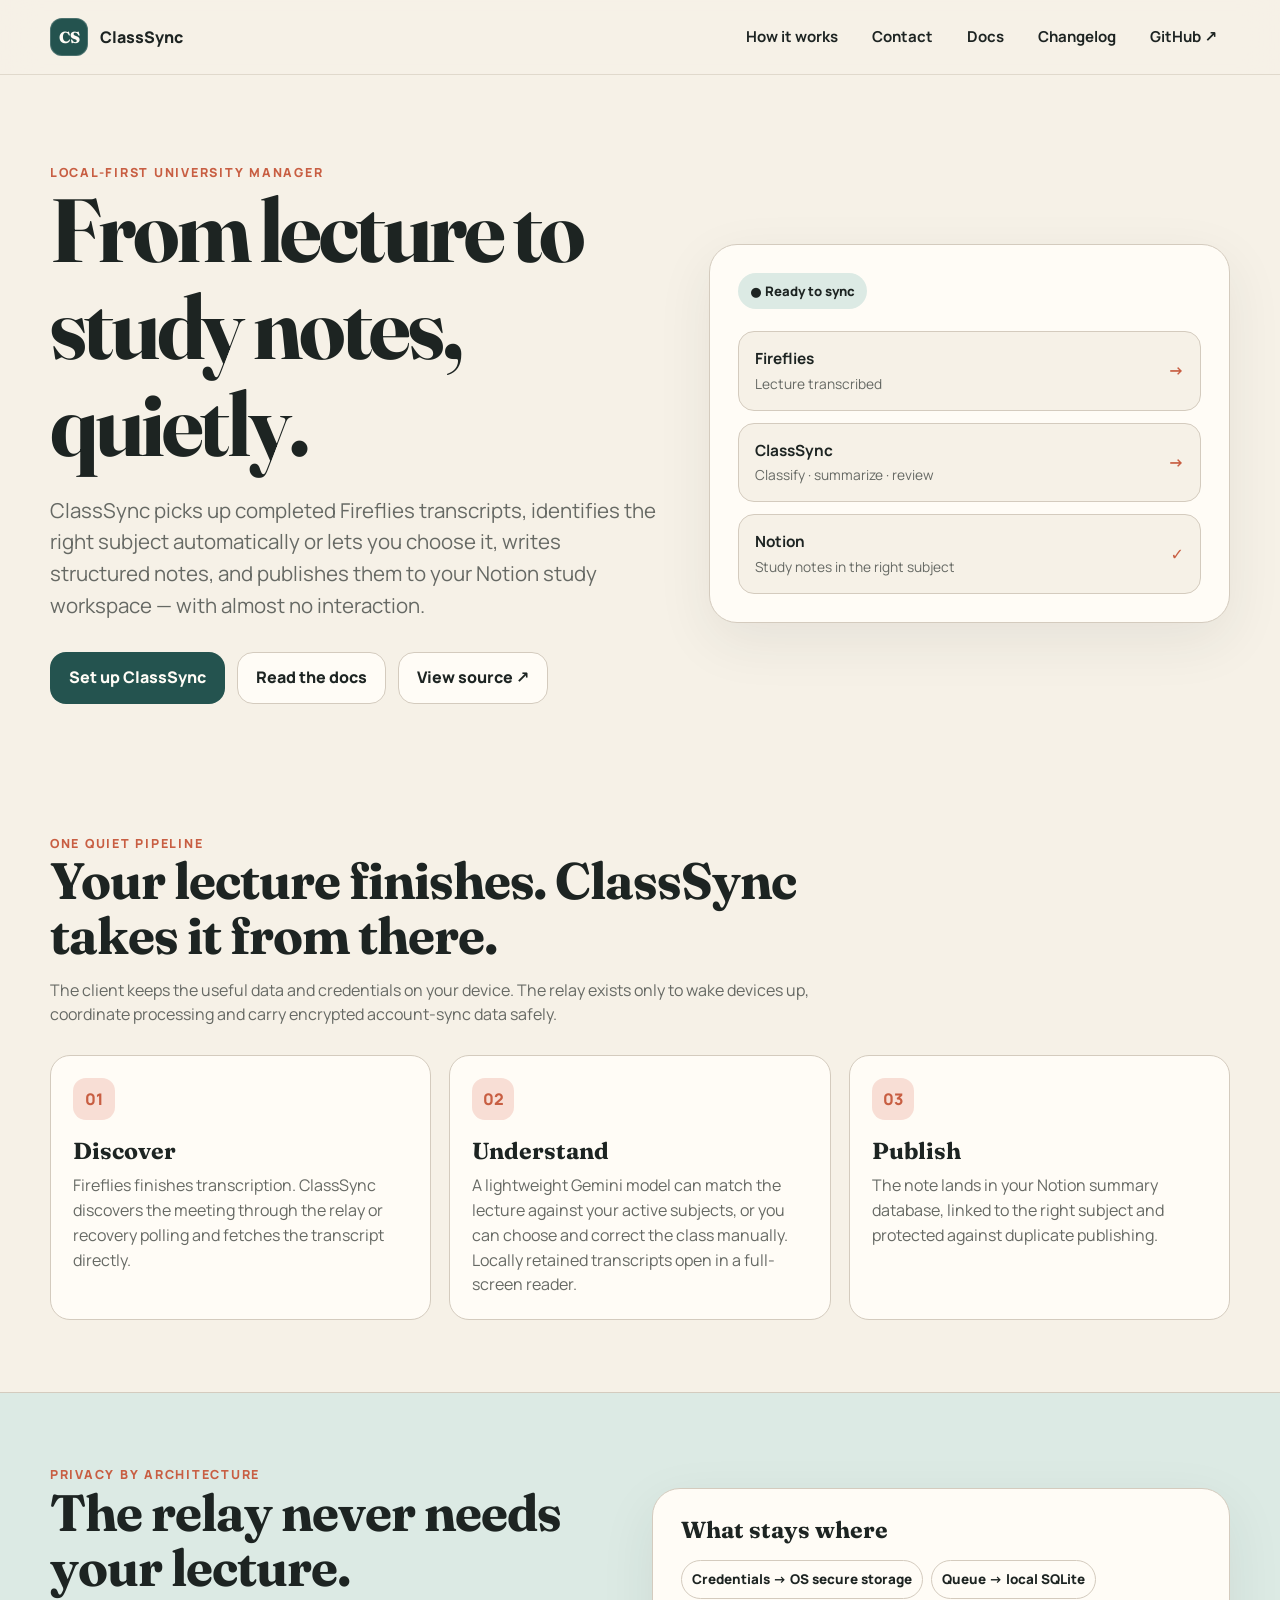
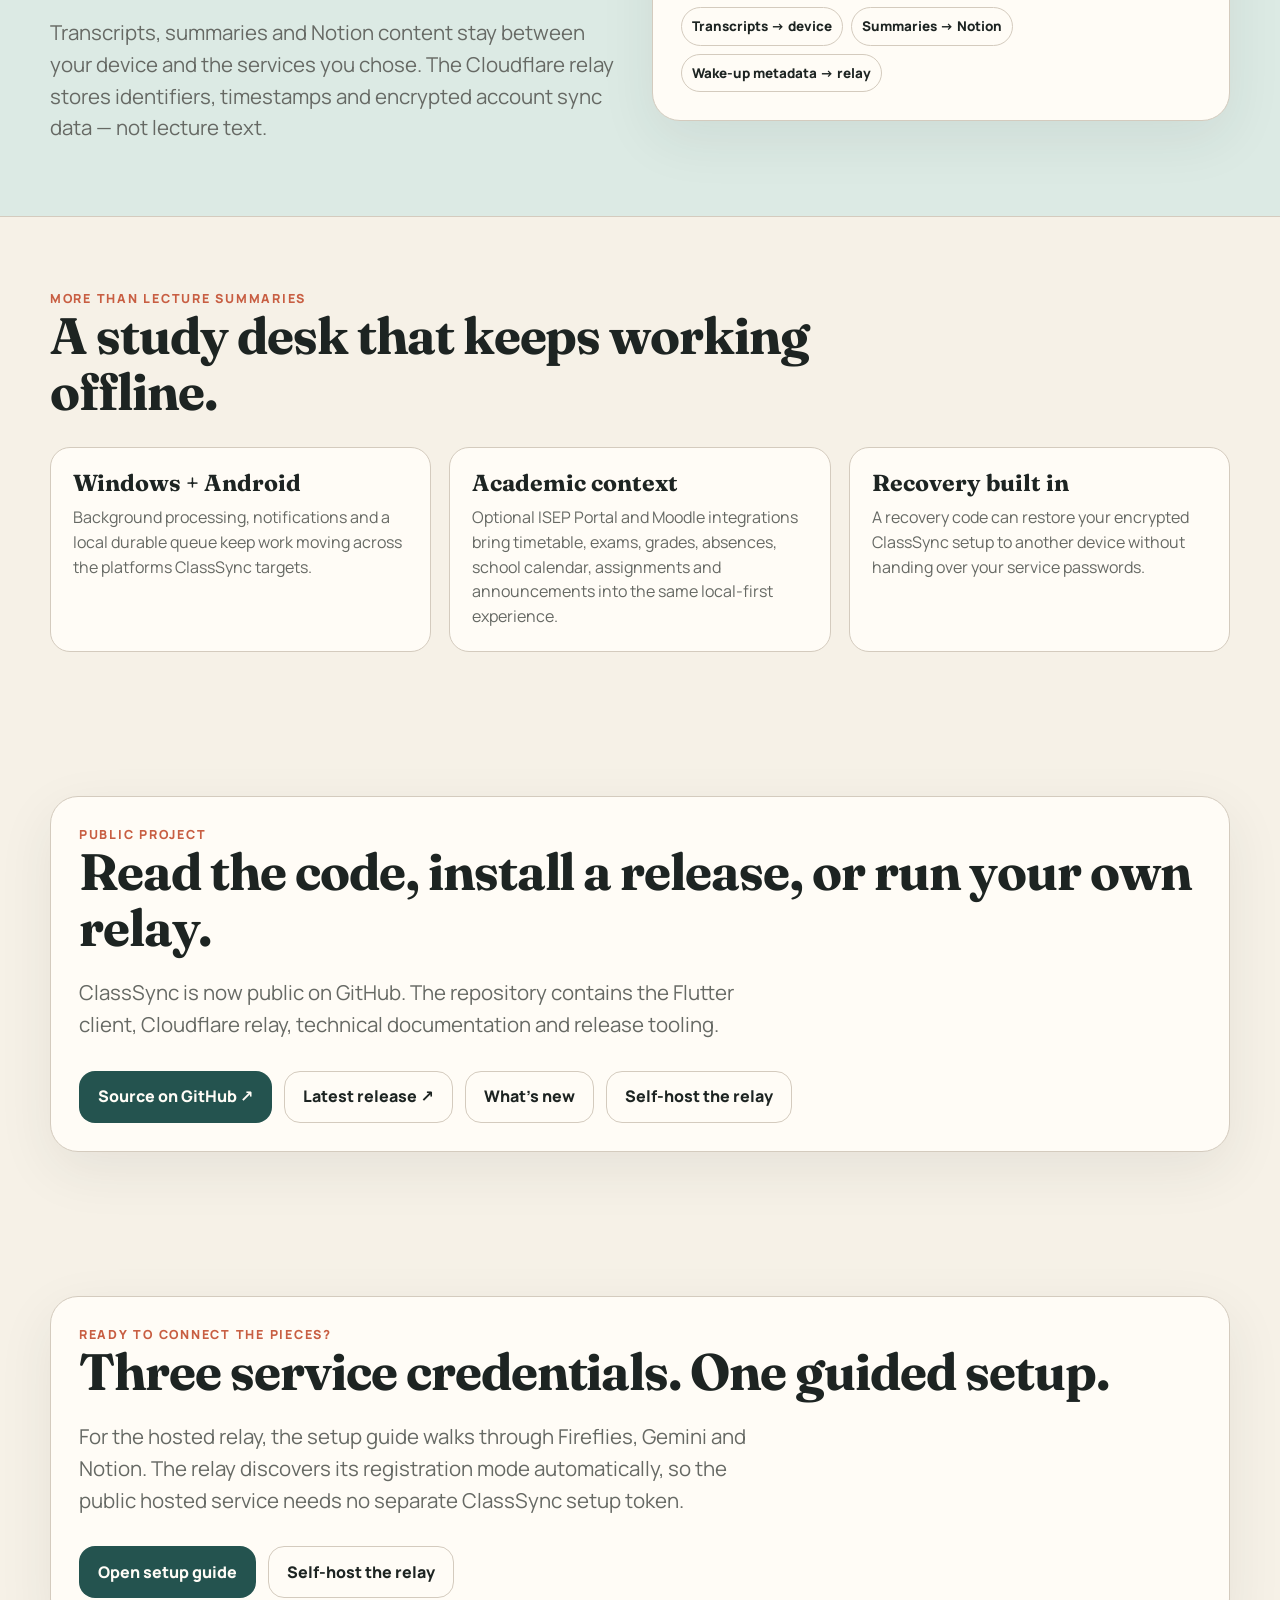
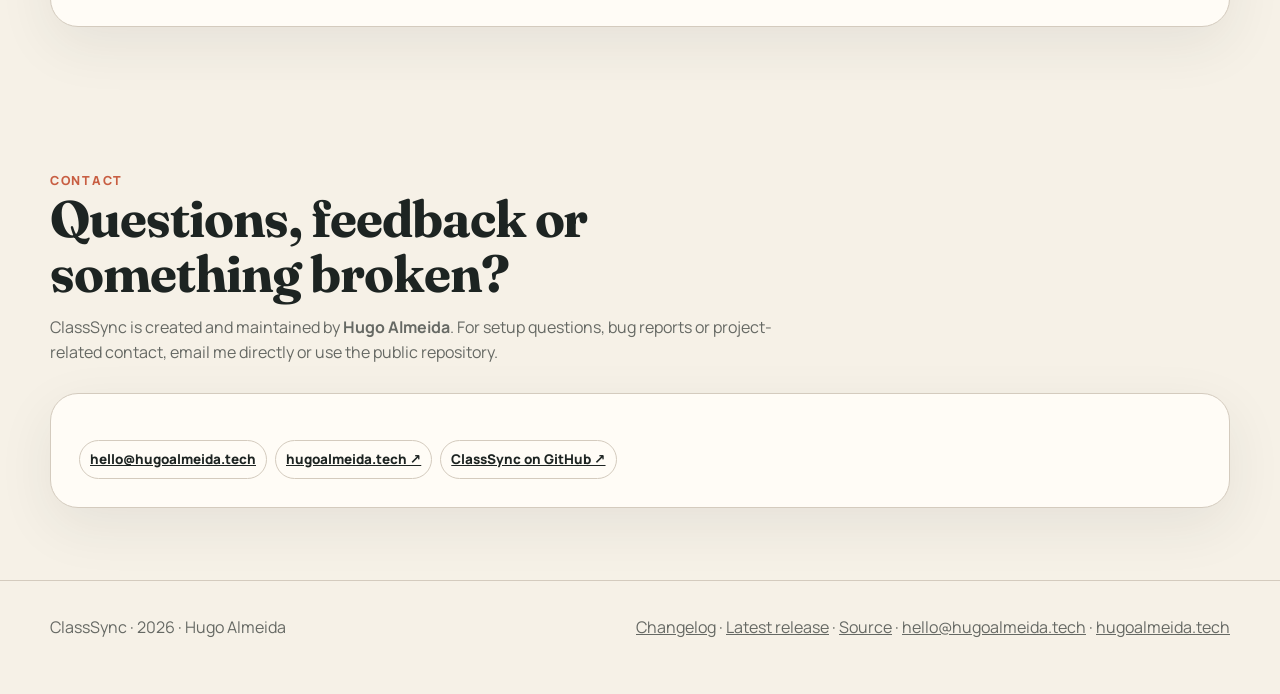
==== commit 729bf47b: "docs: add changelog and optional ISEP setup guidance" ====
--- a/index.html
+++ b/index.html
@@ -18,6 +18,7 @@
         <a href="#how">How it works</a>
         <a href="#contact">Contact</a>
         <a class="keep-mobile" href="./docs/">Docs</a>
+        <a class="keep-mobile" href="./changelog/">Changelog</a>
         <a class="keep-mobile" href="https://github.com/hugo2006alm/classsync" target="_blank" rel="noreferrer">GitHub ↗</a>
       </nav>
     </div>
@@ -99,6 +100,7 @@
         <div class="hero-actions">
           <a class="button primary" href="https://github.com/hugo2006alm/classsync" target="_blank" rel="noreferrer">Source on GitHub ↗</a>
           <a class="button secondary" href="https://github.com/hugo2006alm/classsync/releases/latest" target="_blank" rel="noreferrer">Latest release ↗</a>
+          <a class="button secondary" href="./changelog/">What's new</a>
           <a class="button secondary" href="./docs/self-host/">Self-host the relay</a>
         </div>
       </div>
@@ -129,7 +131,7 @@
     </section>
   </main>
 
-  <footer class="footer"><div class="site-shell footer-inner"><span>ClassSync · <span data-year></span> · Hugo Almeida</span><span><a href="https://github.com/hugo2006alm/classsync" target="_blank" rel="noreferrer">Source</a> · <a href="mailto:hello@hugoalmeida.tech">hello@hugoalmeida.tech</a> · <a href="https://hugoalmeida.tech" target="_blank" rel="noreferrer">hugoalmeida.tech</a></span></div></footer>
+  <footer class="footer"><div class="site-shell footer-inner"><span>ClassSync · <span data-year></span> · Hugo Almeida</span><span><a href="./changelog/">Changelog</a> · <a href="https://github.com/hugo2006alm/classsync/releases/latest" target="_blank" rel="noreferrer">Latest release</a> · <a href="https://github.com/hugo2006alm/classsync" target="_blank" rel="noreferrer">Source</a> · <a href="mailto:hello@hugoalmeida.tech">hello@hugoalmeida.tech</a> · <a href="https://hugoalmeida.tech" target="_blank" rel="noreferrer">hugoalmeida.tech</a></span></div></footer>
   <script src="./assets/site.js"></script>
 </body>
 </html>
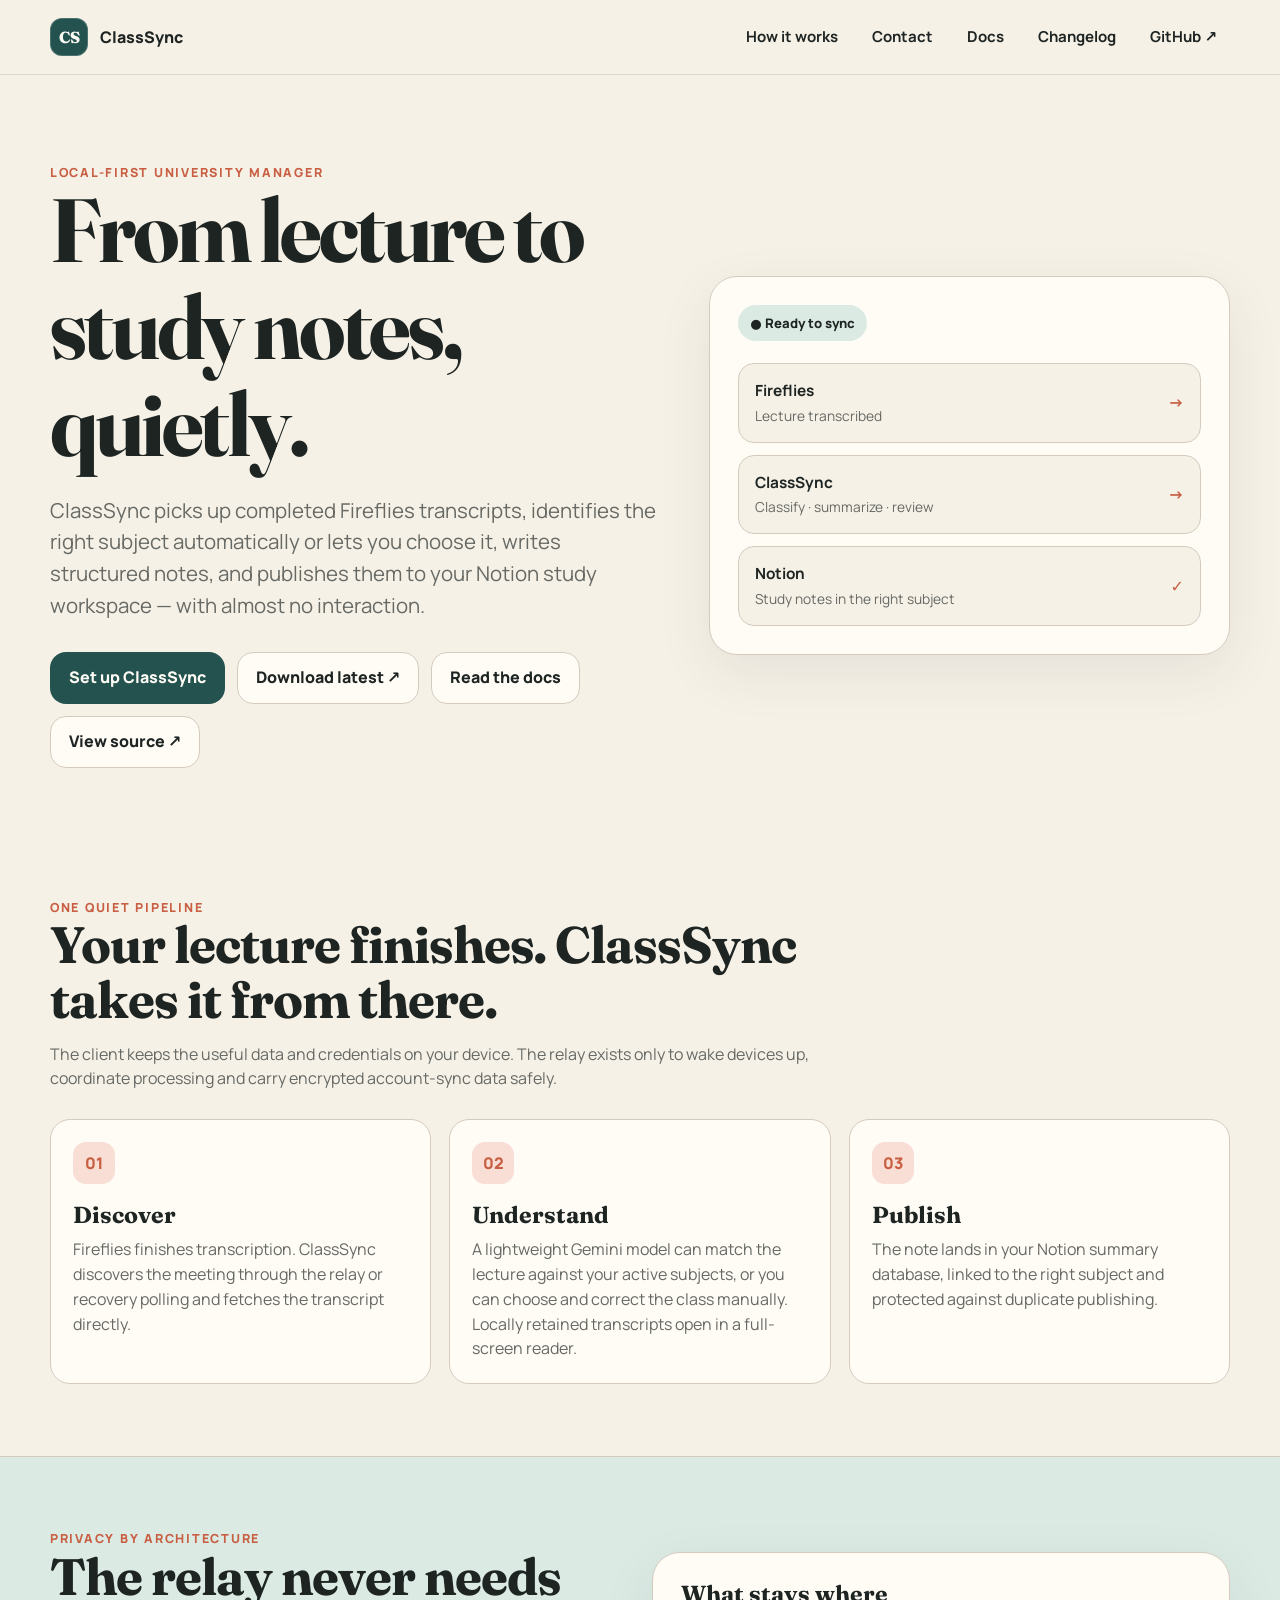
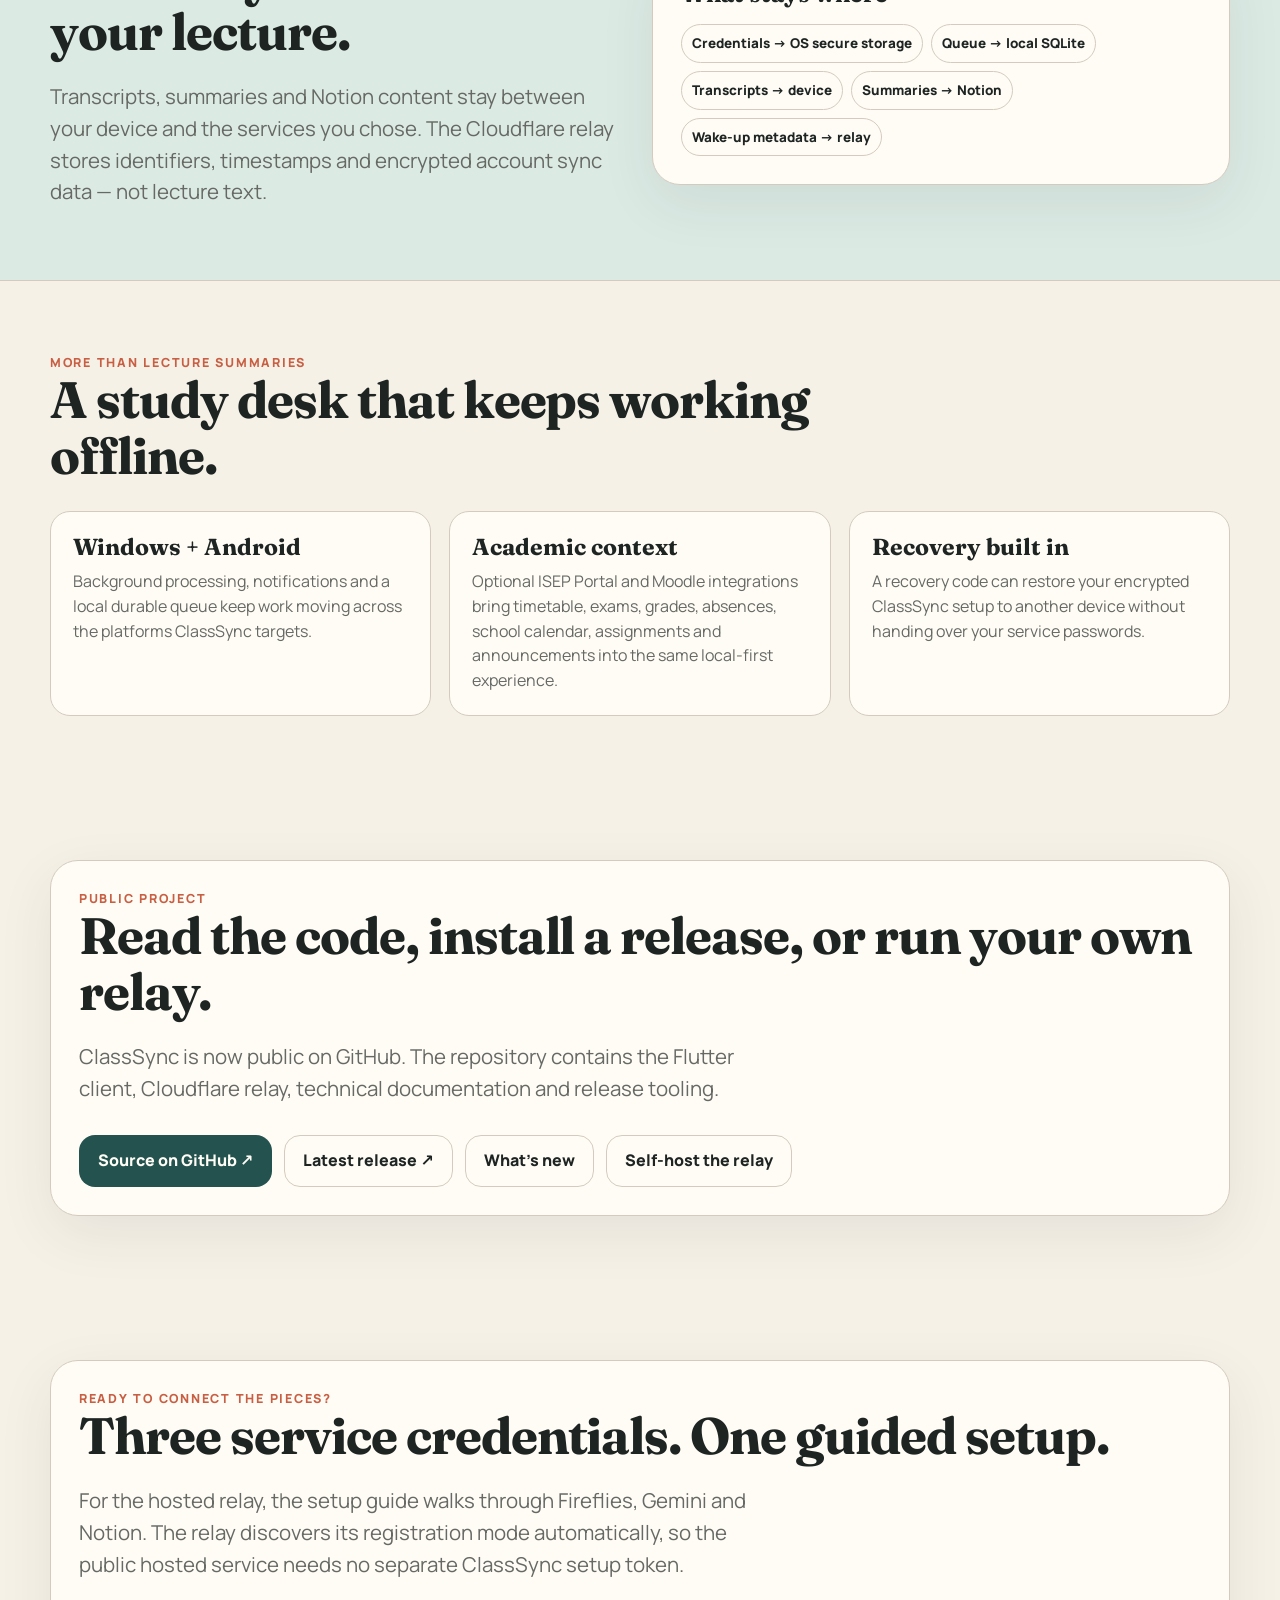
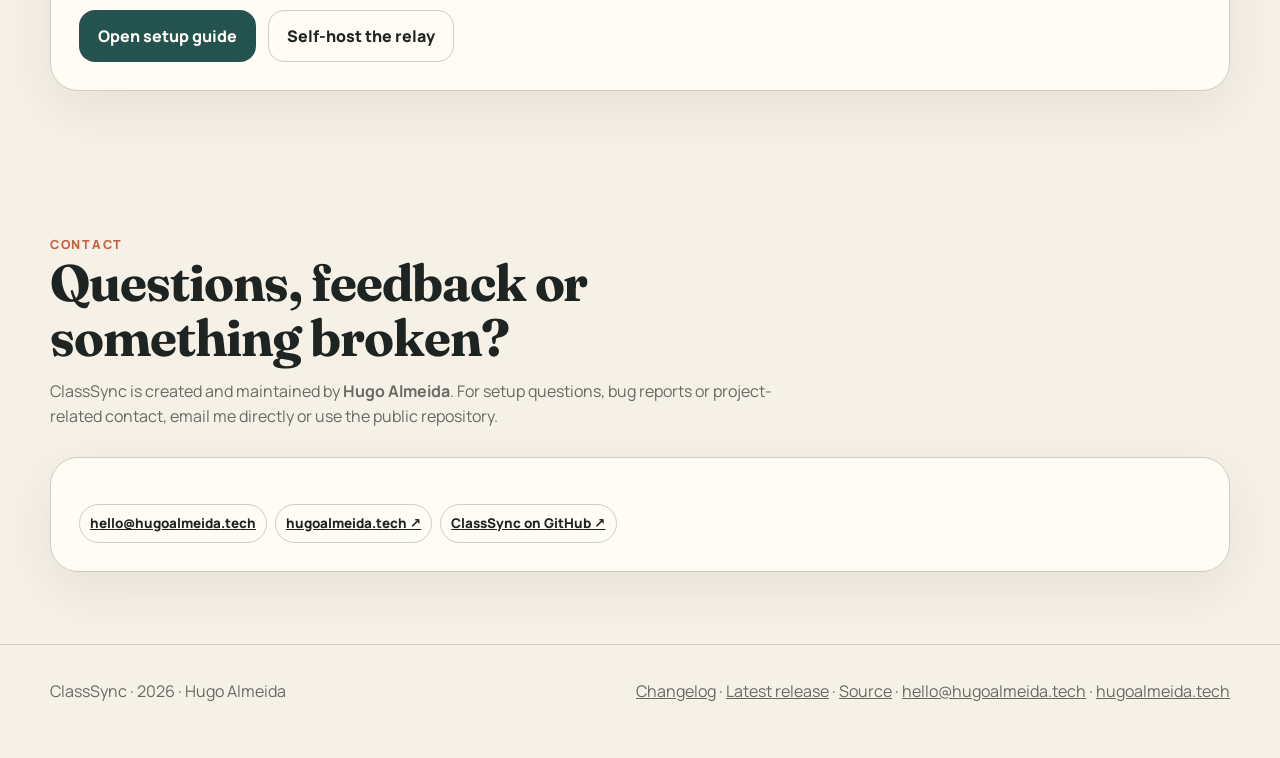
==== commit a12da59d: "docs: surface latest release from homepage hero" ====
--- a/index.html
+++ b/index.html
@@ -32,6 +32,7 @@
         <p class="lede">ClassSync picks up completed Fireflies transcripts, identifies the right subject automatically or lets you choose it, writes structured notes, and publishes them to your Notion study workspace — with almost no interaction.</p>
         <div class="hero-actions">
           <a class="button primary" href="./docs/setup/">Set up ClassSync</a>
+          <a class="button secondary" href="https://github.com/hugo2006alm/classsync/releases/latest" target="_blank" rel="noreferrer">Download latest ↗</a>
           <a class="button secondary" href="./docs/">Read the docs</a>
           <a class="button secondary" href="https://github.com/hugo2006alm/classsync" target="_blank" rel="noreferrer">View source ↗</a>
         </div>
